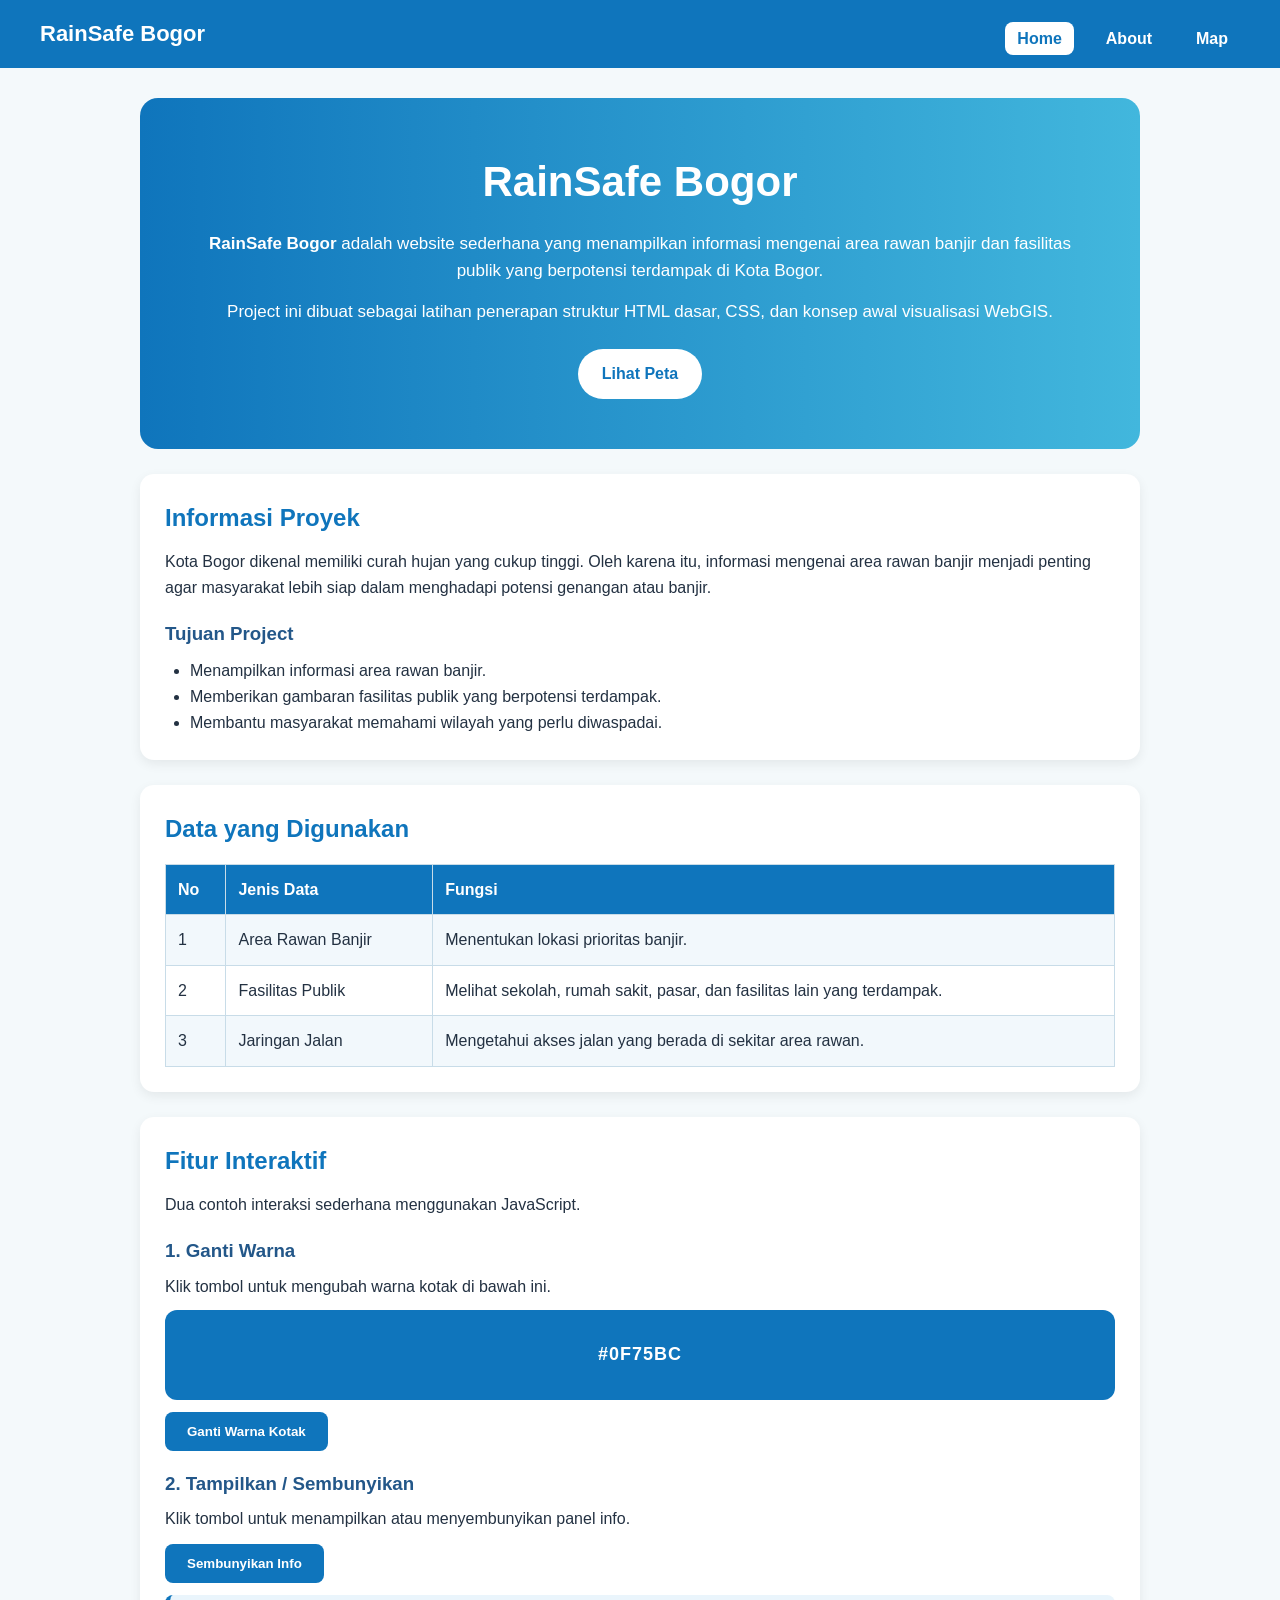
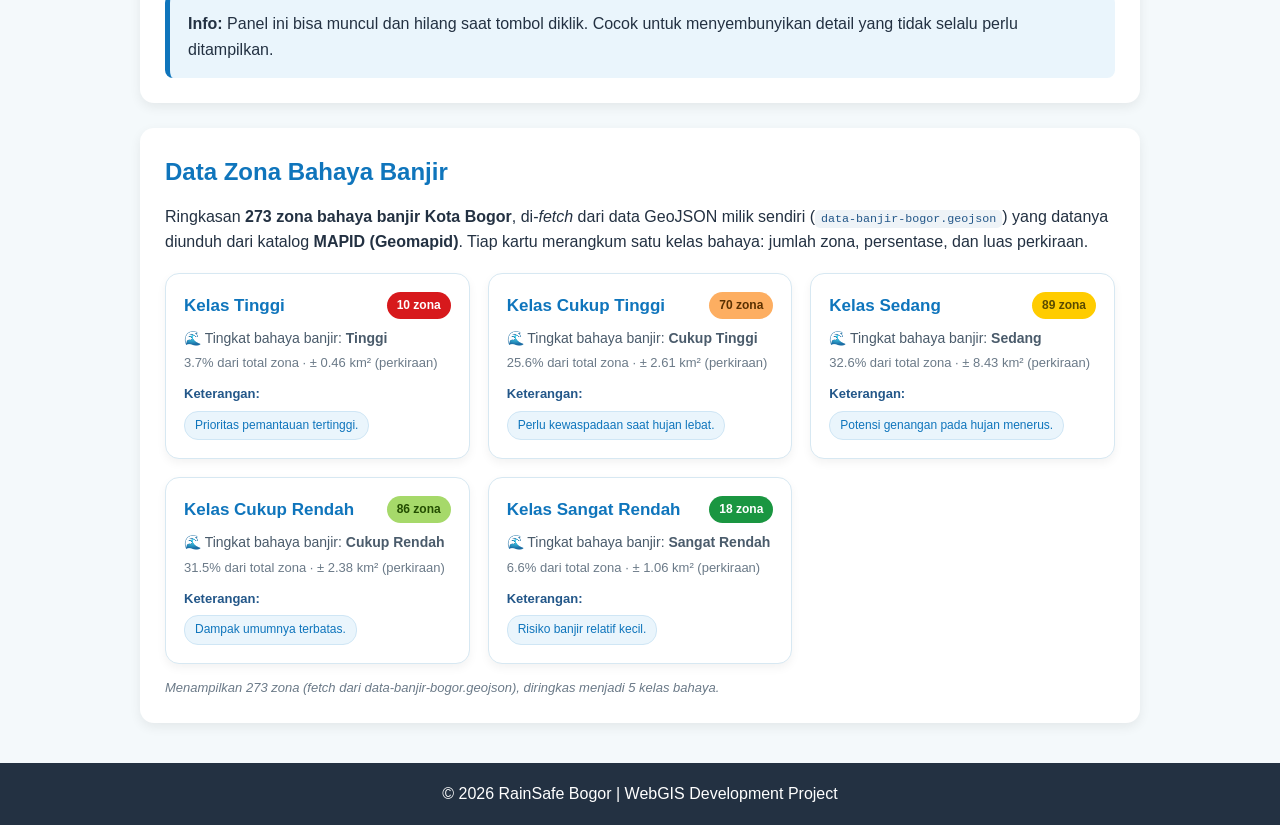
==== index.html @ 91aae3df "Add files via upload" ====
<!DOCTYPE html>
<html lang="id">
<head>
  <meta charset="UTF-8">
  <meta name="viewport" content="width=device-width, initial-scale=1.0">
  <title>RainSafe Bogor - Home</title>
  <link rel="stylesheet" href="style.css">
</head>
<body>

  <nav class="navbar">
    <div class="logo">RainSafe Bogor</div>
    <ul>
      <li><a href="index.html" class="active">Home</a></li>
      <li><a href="about.html">About</a></li>
      <li><a href="map.html">Map</a></li>
    </ul>
  </nav>

  <main>
    <section class="hero">
      <h1>RainSafe Bogor</h1>
      <p>
        <strong>RainSafe Bogor</strong> adalah website sederhana yang menampilkan informasi
        mengenai area rawan banjir dan fasilitas publik yang berpotensi terdampak di Kota Bogor.
      </p>
      <p>
        Project ini dibuat sebagai latihan penerapan struktur HTML dasar, CSS, dan konsep awal
        visualisasi WebGIS.
      </p>
      <a href="map.html" class="button">Lihat Peta</a>
    </section>

    <section class="card">
      <h2>Informasi Proyek</h2>
      <p>
        Kota Bogor dikenal memiliki curah hujan yang cukup tinggi. Oleh karena itu,
        informasi mengenai area rawan banjir menjadi penting agar masyarakat lebih siap
        dalam menghadapi potensi genangan atau banjir.
      </p>

      <h3>Tujuan Project</h3>
      <ul>
        <li>Menampilkan informasi area rawan banjir.</li>
        <li>Memberikan gambaran fasilitas publik yang berpotensi terdampak.</li>
        <li>Membantu masyarakat memahami wilayah yang perlu diwaspadai.</li>
      </ul>
    </section>

    <section class="card">
      <h2>Data yang Digunakan</h2>
      <table>
        <tr>
          <th>No</th>
          <th>Jenis Data</th>
          <th>Fungsi</th>
        </tr>
        <tr>
          <td>1</td>
          <td>Area Rawan Banjir</td>
          <td>Menentukan lokasi prioritas banjir.</td>
        </tr>
        <tr>
          <td>2</td>
          <td>Fasilitas Publik</td>
          <td>Melihat sekolah, rumah sakit, pasar, dan fasilitas lain yang terdampak.</td>
        </tr>
        <tr>
          <td>3</td>
          <td>Jaringan Jalan</td>
          <td>Mengetahui akses jalan yang berada di sekitar area rawan.</td>
        </tr>
      </table>
    </section>

    <section class="card">
      <h2>Fitur Interaktif</h2>
      <p>Dua contoh interaksi sederhana menggunakan JavaScript.</p>

      <h3>1. Ganti Warna</h3>
      <p>Klik tombol untuk mengubah warna kotak di bawah ini.</p>
      <div id="color-box" class="demo-box">#0F75BC</div>
      <button id="color-btn" class="button-solid">Ganti Warna Kotak</button>

      <h3>2. Tampilkan / Sembunyikan</h3>
      <p>Klik tombol untuk menampilkan atau menyembunyikan panel info.</p>
      <button id="toggle-btn" class="button-solid">Sembunyikan Info</button>
      <div id="info-panel" class="info-panel">
        <strong>Info:</strong> Panel ini bisa muncul dan hilang saat tombol
        diklik. Cocok untuk menyembunyikan detail yang tidak selalu perlu
        ditampilkan.
      </div>
    </section>

    <section class="card">
      <h2>Data Zona Bahaya Banjir</h2>
      <p>
        Ringkasan <strong>273 zona bahaya banjir Kota Bogor</strong>, di-<em>fetch</em>
        dari data GeoJSON milik sendiri (<code>data-banjir-bogor.geojson</code>)
        yang datanya diunduh dari katalog <strong>MAPID (Geomapid)</strong>.
        Tiap kartu merangkum satu kelas bahaya: jumlah zona, persentase, dan
        luas perkiraan.
      </p>

      <div id="data-loading" class="loading-state">
        <span class="spinner"></span>
        <span>Memuat data dari MAPID&hellip;</span>
      </div>

      <div id="data-error" class="error-state">
        <p class="error-title">&#9888; Gagal memuat data</p>
        <p id="data-error-message">Terjadi kesalahan saat mengambil data.</p>
        <p class="error-hint">
          Tip: buka halaman lewat <strong>Live Server</strong> / server lokal,
          bukan klik file langsung (<code>file://</code>), agar fetch ke
          <code>data-banjir-bogor.geojson</code> tidak diblokir browser.
        </p>
        <button id="retry-btn" class="button-solid">Coba Lagi</button>
      </div>


      <div id="apartment-list" class="apartment-grid"></div>
      <p id="data-note" class="data-note"></p>
    </section>
  </main>

  <footer>
    <p>&copy; 2026 RainSafe Bogor | WebGIS Development Project</p>
  </footer>

  <script src="script.js"></script>
</body>
</html>
---- style.css ----
* {
  margin: 0;
  padding: 0;
  box-sizing: border-box;
}

body {
  font-family: Arial, sans-serif;
  background-color: #f4f9fb;
  color: #233142;
  line-height: 1.6;
}

.navbar {
  background-color: #0f75bc;
  color: white;
  padding: 16px 40px;
  display: flex;
  justify-content: space-between;
  align-items: center;
}

.logo {
  font-size: 22px;
  font-weight: bold;
}

.navbar ul {
  list-style: none;
  display: flex;
  gap: 20px;
}

.navbar a {
  color: white;
  text-decoration: none;
  font-weight: bold;
  padding: 8px 12px;
  border-radius: 8px;
}

.navbar a:hover,
.navbar a.active {
  background-color: #ffffff;
  color: #0f75bc;
}

main {
  width: 90%;
  max-width: 1000px;
  margin: 30px auto;
}

.hero {
  background: linear-gradient(to right, #0f75bc, #42b7dd);
  color: white;
  padding: 50px;
  border-radius: 18px;
  text-align: center;
  margin-bottom: 25px;
}

.hero h1 {
  font-size: 42px;
  margin-bottom: 15px;
}

.hero p {
  margin-bottom: 14px;
  font-size: 17px;
}

.button {
  display: inline-block;
  background-color: white;
  color: #0f75bc;
  padding: 12px 24px;
  border-radius: 25px;
  text-decoration: none;
  font-weight: bold;
  margin-top: 10px;
}

.button:hover {
  background-color: #e8f6ff;
}

.page-title {
  text-align: center;
  margin-bottom: 25px;
}

.page-title h1 {
  color: #0f75bc;
  font-size: 34px;
}

.card {
  background-color: white;
  padding: 25px;
  border-radius: 14px;
  margin-bottom: 25px;
  box-shadow: 0 4px 12px rgba(0, 0, 0, 0.07);
}

.card h2 {
  color: #0f75bc;
  margin-bottom: 12px;
}

.card h3 {
  margin-top: 18px;
  margin-bottom: 8px;
  color: #235789;
}

ul,
ol {
  margin-left: 25px;
  margin-top: 10px;
}

table {
  width: 100%;
  border-collapse: collapse;
  margin-top: 15px;
  background-color: white;
}

th {
  background-color: #0f75bc;
  color: white;
}

th,
td {
  border: 1px solid #c8dce8;
  padding: 12px;
  text-align: left;
}

tr:nth-child(even) {
  background-color: #f2f8fc;
}

form {
  margin-top: 15px;
}

label {
  display: block;
  margin-top: 12px;
  font-weight: bold;
}

input,
textarea {
  width: 100%;
  padding: 12px;
  margin-top: 6px;
  border: 1px solid #b8d5e5;
  border-radius: 8px;
  font-size: 15px;
}

button {
  margin-top: 15px;
  background-color: #0f75bc;
  color: white;
  border: none;
  padding: 12px 22px;
  border-radius: 8px;
  font-weight: bold;
  cursor: pointer;
}

button:hover {
  background-color: #095c96;
}

.map-container {
  display: grid;
  grid-template-columns: 2fr 1fr;
  gap: 20px;
  margin-bottom: 25px;
}

.map-box {
  height: 420px;
  border: 3px solid #0f75bc;
  border-radius: 16px;
  overflow: hidden;
  position: relative;
  z-index: 1;
}

.map-label {
  color: white;
  font-size: 20px;
  font-weight: bold;
  border-radius: 28px;
  padding: 14px 20px;
  text-align: center;
  white-space: nowrap;
  box-shadow: 0 5px 12px rgba(0, 0, 0, 0.25);
}

.marker-red {
  background-color: #e63946;
}

.marker-yellow {
  background-color: #f4a261;
}

.marker-green {
  background-color: #2a9d8f;
}

.legend {
  background-color: white;
  padding: 25px;
  border-radius: 14px;
  box-shadow: 0 4px 12px rgba(0, 0, 0, 0.07);
}

.legend h3 {
  color: #0f75bc;
  margin-bottom: 10px;
}

.legend ul {
  list-style: none;
  margin-left: 0;
}

.legend li {
  margin-bottom: 12px;
}

.legend span {
  display: inline-block;
  width: 16px;
  height: 16px;
  border-radius: 50%;
  margin-right: 8px;
}

.red {
  background-color: #e63946;
}

.yellow {
  background-color: #f4a261;
}

.green {
  background-color: #2a9d8f;
}

mark {
  background-color: #ffe0e0;
  color: #b00020;
  padding: 4px 8px;
  border-radius: 6px;
}

footer {
  text-align: center;
  background-color: #233142;
  color: white;
  padding: 18px;
  margin-top: 40px;
}

@media screen and (max-width: 768px) {
  .navbar {
    flex-direction: column;
    gap: 12px;
  }

  .navbar ul {
    flex-direction: column;
    text-align: center;
  }

  .hero {
    padding: 35px 20px;
  }

  .hero h1 {
    font-size: 32px;
  }

  .map-container {
    grid-template-columns: 1fr;
  }
}

.button-solid {
  display: inline-block;
  background-color: #0f75bc;
  color: white;
  border: none;
  padding: 12px 22px;
  border-radius: 8px;
  font-weight: bold;
  cursor: pointer;
  margin-top: 12px;
  transition: background-color 0.2s ease;
}

.button-solid:hover {
  background-color: #095c96;
}

.demo-box {
  margin-top: 10px;
  height: 90px;
  border-radius: 12px;
  background-color: #0f75bc;
  color: white;
  font-weight: bold;
  font-size: 18px;
  letter-spacing: 1px;
  display: flex;
  align-items: center;
  justify-content: center;
  transition: background-color 0.3s ease;
}

.info-panel {
  margin-top: 12px;
  padding: 16px 18px;
  background-color: #eaf5fc;
  border-left: 5px solid #0f75bc;
  border-radius: 8px;
  transition: opacity 0.2s ease;
}

.info-panel.is-hidden {
  display: none;
}

.data-controls {
  display: flex;
  flex-wrap: wrap;
  align-items: center;
  gap: 16px;
  margin: 16px 0 4px;
}

.data-controls .button-solid {
  margin-top: 0;
}

.checkbox-row {
  display: flex;
  align-items: center;
  gap: 8px;
  font-weight: normal;
  margin-top: 0;
  cursor: pointer;
}

.checkbox-row input {
  width: auto;
  margin: 0;
}

.loading-state {
  display: none;               
  align-items: center;
  gap: 12px;
  padding: 24px 4px;
  color: #235789;
  font-weight: bold;
}

.spinner {
  width: 26px;
  height: 26px;
  border: 4px solid #cfe6f5;
  border-top-color: #0f75bc;
  border-radius: 50%;
  animation: spin 0.8s linear infinite;
  flex-shrink: 0;
}

@keyframes spin {
  to { transform: rotate(360deg); }
}

.error-state {
  display: none;               
  margin-top: 16px;
  padding: 18px 20px;
  background-color: #fdecea;
  border: 1px solid #f5c2c0;
  border-radius: 10px;
  color: #b00020;
}

.error-title {
  font-weight: bold;
  margin-bottom: 4px;
}

.error-state .button-solid {
  background-color: #b00020;
}

.error-state .button-solid:hover {
  background-color: #8a0018;
}

.apartment-grid {
  display: grid;
  grid-template-columns: repeat(auto-fill, minmax(260px, 1fr));
  gap: 18px;
  margin-top: 18px;
}

.apartment-card {
  background-color: #ffffff;
  border: 1px solid #d7e8f2;
  border-radius: 14px;
  padding: 18px;
  box-shadow: 0 4px 10px rgba(0, 0, 0, 0.05);
  transition: transform 0.2s ease, box-shadow 0.2s ease;
}

.apartment-card:hover {
  transform: translateY(-4px);
  box-shadow: 0 8px 18px rgba(0, 0, 0, 0.1);
}

.apartment-card-head {
  display: flex;
  justify-content: space-between;
  align-items: flex-start;
  gap: 10px;
  margin-bottom: 8px;
}

.apartment-card-head h3 {
  color: #0f75bc;
  font-size: 17px;
  margin: 0;
}

.apartment-address {
  color: #4a5b6b;
  font-size: 14px;
  margin-bottom: 4px;
}

.apartment-meta {
  color: #6b7a88;
  font-size: 13px;
  margin-bottom: 10px;
}

.apartment-facility-label {
  font-weight: bold;
  font-size: 13px;
  color: #235789;
  margin-bottom: 6px;
}

.badge {
  font-size: 12px;
  font-weight: bold;
  color: white;
  padding: 4px 10px;
  border-radius: 20px;
  white-space: nowrap;
}

.badge-tinggi { background-color: #e63946; }
.badge-sedang { background-color: #f4a261; }
.badge-rendah { background-color: #2a9d8f; }


.facility-tags {
  display: flex;
  flex-wrap: wrap;
  gap: 6px;
}

.facility-tag {
  background-color: #eaf5fc;
  color: #0f75bc;
  font-size: 12px;
  padding: 4px 10px;
  border-radius: 14px;
  border: 1px solid #cfe6f5;
}

.data-note {
  margin-top: 14px;
  font-size: 13px;
  color: #6b7a88;
  font-style: italic;
}

.map-controls {
  display: flex;
  flex-wrap: wrap;
  gap: 10px;
  margin-top: 14px;
}

.control-btn {
  margin-top: 0;
  border: none;
  padding: 10px 18px;
  border-radius: 8px;
  font-weight: bold;
  cursor: pointer;
  background-color: #0f75bc;
  color: white;
  transition: background-color 0.2s ease, color 0.2s ease;
}

.control-btn:not(.active) {
  background-color: #dfe7ec;
  color: #607080;
}

.control-btn:hover {
  opacity: 0.9;
}

.risk-highlight {
  background-color: #ffe0e0 !important;
}

.risk-highlight td {
  color: #b00020;
  font-weight: bold;
}

.map-box.map-alert {
  border-color: #e63946;
  box-shadow: 0 0 0 4px rgba(230, 57, 70, 0.2);
}

@media screen and (max-width: 768px) {
  .apartment-grid {
    grid-template-columns: 1fr;
  }

  .data-controls,
  .map-controls {
    flex-direction: column;
    align-items: stretch;
  }
}

.error-hint {
  margin-top: 8px;
  font-size: 13px;
  color: #7a2e2e;
}

code {
  background-color: #eef3f7;
  color: #235789;
  padding: 2px 6px;
  border-radius: 5px;
  font-size: 90%;
}

.error-hint code {
  background-color: #f6dedd;
  color: #7a2e2e;
}

.badge-k1 { background-color: #d7191c; color: #ffffff; }
.badge-k2 { background-color: #fdae61; color: #5a3000; }
.badge-k3 { background-color: #ffcc00; color: #5a4b00; }
.badge-k4 { background-color: #a6d96a; color: #234d00; }
.badge-k5 { background-color: #1a9641; color: #ffffff; }

.k1 { background-color: #d7191c; }
.k2 { background-color: #fdae61; }
.k3 { background-color: #ffcc00; }
.k4 { background-color: #a6d96a; }
.k5 { background-color: #1a9641; }
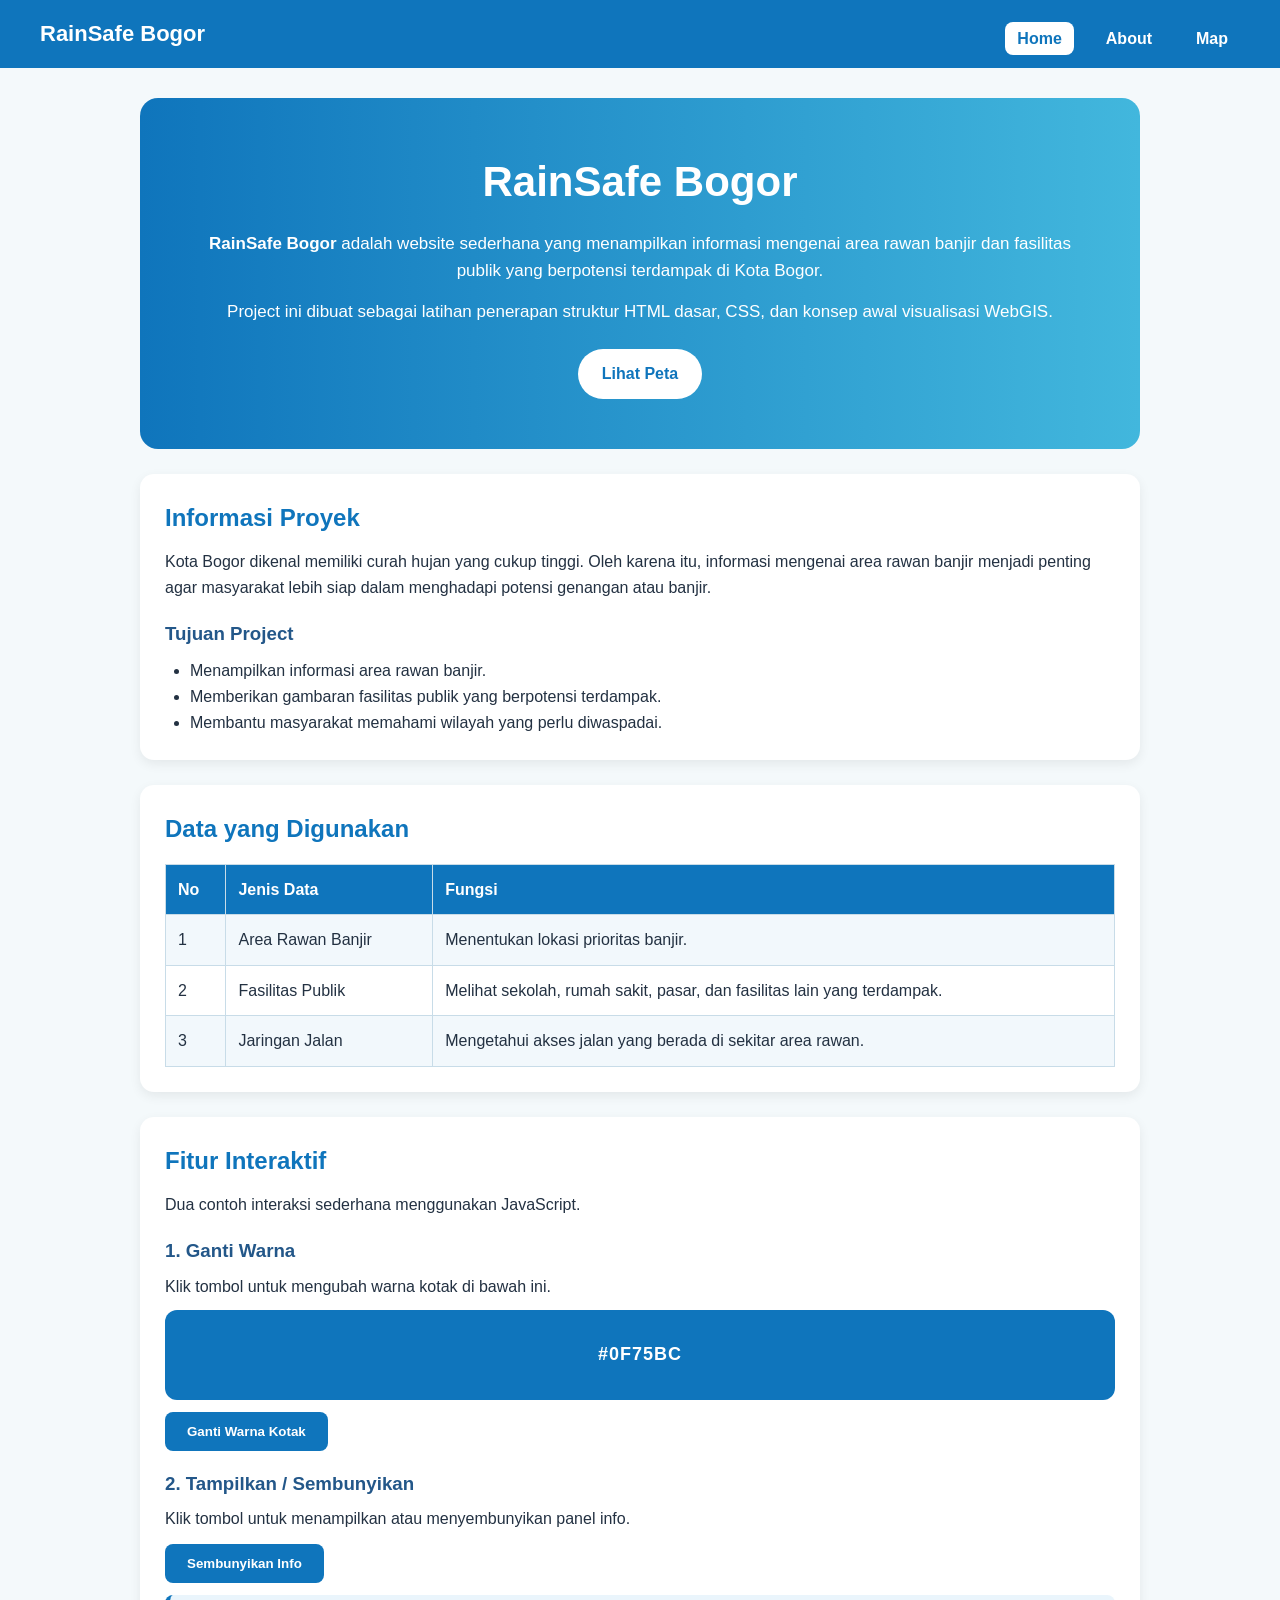
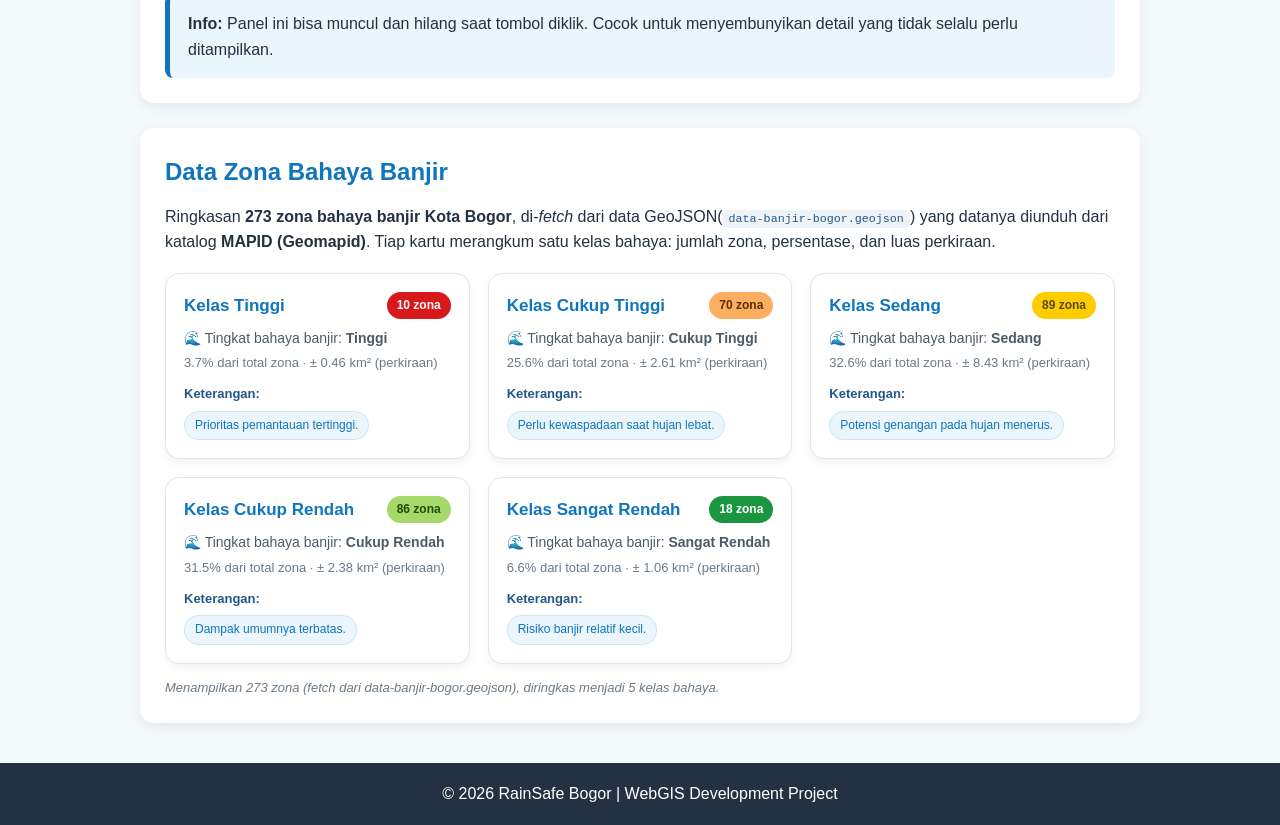
==== commit 23cec0ac: "Fix formatting of GeoJSON data source reference" ====
--- a/index.html
+++ b/index.html
@@ -96,7 +96,7 @@
       <h2>Data Zona Bahaya Banjir</h2>
       <p>
         Ringkasan <strong>273 zona bahaya banjir Kota Bogor</strong>, di-<em>fetch</em>
-        dari data GeoJSON milik sendiri (<code>data-banjir-bogor.geojson</code>)
+        dari data GeoJSON(<code>data-banjir-bogor.geojson</code>)
         yang datanya diunduh dari katalog <strong>MAPID (Geomapid)</strong>.
         Tiap kartu merangkum satu kelas bahaya: jumlah zona, persentase, dan
         luas perkiraan.
@@ -130,4 +130,4 @@
 
   <script src="script.js"></script>
 </body>
-</html>+</html>
